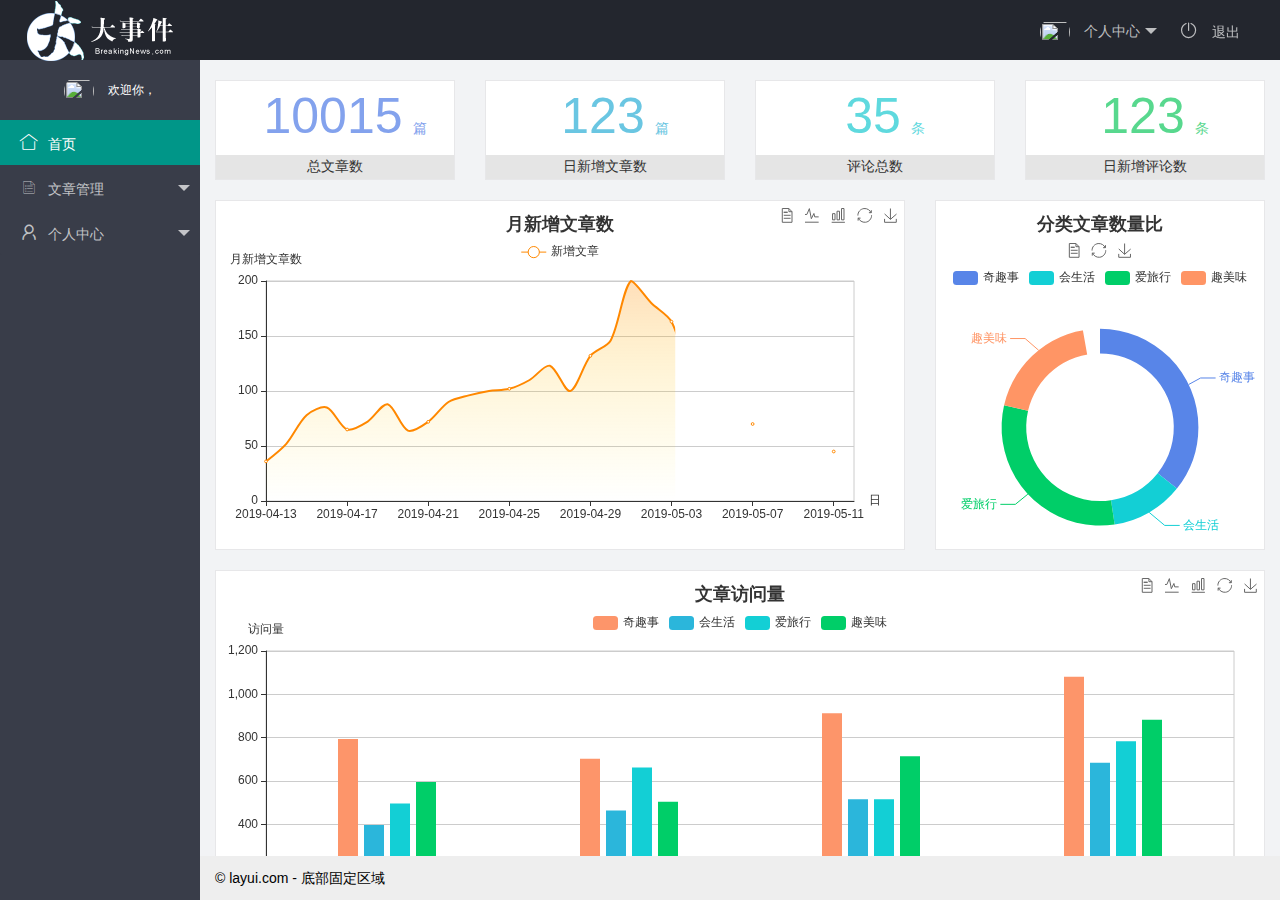
==== index.html @ 9055afa0 "'退出功能完成'" ====
<!DOCTYPE html>
<!-- <script>
    if (localStorage.getItem('token')) {
        location.href = '/login.html'
    }
</script> -->
<html>

<head>
    <meta charset="utf-8">
    <meta name="viewport" content="width=device-width, initial-scale=1, maximum-scale=1">
    <title>layout 后台大布局 - Layui</title>
    <link rel="stylesheet" href="/assets/lib/layui/css/layui.css">
    <link rel="stylesheet" href="/assets/css/index.css">

    <script src='/assets/lib/jquery.js'></script>
    <script src='/assets/js/index.js'></script>
</head>

<body class="layui-layout-body">
    <div class="layui-layout layui-layout-admin">
        <div class="layui-header">
            <div class="layui-logo">
                <img src="/assets/images/logo.png" alt="">
            </div>
            <ul class="layui-nav layui-layout-right">
                <li class="layui-nav-item">
                    <a href="javascript:;">
                        <span class="text-img">L</span>
                        <img src="http://t.cn/RCzsdCq" class="layui-nav-img">
                        个人中心
                    </a>
                    <dl class="layui-nav-child">
                        <dd><a href="">基本资料</a></dd>
                        <dd><a href="">更换头像</a></dd>
                        <dd><a href="">重置密码</a></dd>
                    </dl>
                </li>
                <li class="layui-nav-item">
                    <a href="javascript:;" id='logout'>
                        <i class="layui-icon layui-icon-logout"></i>
                        退出</a></li>
            </ul>
        </div>

        <!-- 左侧导航 -->
        <div class="layui-side layui-bg-black">
            <div class="layui-side-scroll">
                <!-- 用户信息 -->
                <div class="side-nav-username">
                    <span class='text-img'>L</span>
                    <img src="http://t.cn/RCzsdCq" class="layui-nav-img">
                    <span class="welcome">欢迎你，</span>
                </div>
                <!-- 左侧导航区域（可配合layui已有的垂直导航） -->
                <ul class="layui-nav layui-nav-tree" lay-shrink="all" lay-filter="test">
                    <li class="layui-nav-item layui-this"><a href="javascript:;">
                            <i class="layui-icon layui-icon-home"></i>首页</a>
                    </li>
                    <li class="layui-nav-item">
                        <a class="" href="javascript:;"> <i class="layui-icon layui-icon-list"></i>文章管理</a>
                        <dl class="layui-nav-child">
                            <dd><a href="javascript:;" target="fm">列表一</a></dd>
                            <dd><a href="javascript:;">列表二</a></dd>
                            <dd><a href="javascript:;">列表三</a></dd>
                            <dd><a href="">超链接</a></dd>
                        </dl>
                    </li>
                    <li class="layui-nav-item">
                        <a href="javascript:;"><i class="layui-icon layui-icon-username"></i>个人中心</a>
                        <dl class="layui-nav-child">
                            <dd><a href="javascript:;">列表一</a></dd>
                            <dd><a href="javascript:;">列表二</a></dd>
                            <dd><a href="">超链接</a></dd>
                        </dl>
                    </li>


                </ul>
            </div>
        </div>

        <div class="layui-body">
            <!-- 内容主体区域 -->
            <!-- <div style="padding: 15px;">内容主体区域</div> -->
            <iframe src="/home/dashboard.html" frameborder="0" name='fm'></iframe>
        </div>

        <div class="layui-footer">
            <!-- 底部固定区域 -->
            © layui.com - 底部固定区域
        </div>
    </div>
    <script src="/assets/lib/layui/layui.all.js"></script>
    <script>
        //JavaScript代码区域
        layui.use('element', function () {
            var element = layui.element;

        });
    </script>
</body>

</html>
---- assets/lib/layui/css/layui.css ----
/** layui-v2.5.6 MIT License By https://www.layui.com */
 .layui-inline,img{display:inline-block;vertical-align:middle}h1,h2,h3,h4,h5,h6{font-weight:400}.layui-edge,.layui-header,.layui-inline,.layui-main{position:relative}.layui-body,.layui-edge,.layui-elip{overflow:hidden}.layui-btn,.layui-edge,.layui-inline,img{vertical-align:middle}.layui-btn,.layui-disabled,.layui-icon,.layui-unselect{-moz-user-select:none;-webkit-user-select:none;-ms-user-select:none}.layui-elip,.layui-form-checkbox span,.layui-form-pane .layui-form-label{text-overflow:ellipsis;white-space:nowrap}.layui-breadcrumb,.layui-tree-btnGroup{visibility:hidden}blockquote,body,button,dd,div,dl,dt,form,h1,h2,h3,h4,h5,h6,input,li,ol,p,pre,td,textarea,th,ul{margin:0;padding:0;-webkit-tap-highlight-color:rgba(0,0,0,0)}a:active,a:hover{outline:0}img{border:none}li{list-style:none}table{border-collapse:collapse;border-spacing:0}h4,h5,h6{font-size:100%}button,input,optgroup,option,select,textarea{font-family:inherit;font-size:inherit;font-style:inherit;font-weight:inherit;outline:0}pre{white-space:pre-wrap;white-space:-moz-pre-wrap;white-space:-pre-wrap;white-space:-o-pre-wrap;word-wrap:break-word}body{line-height:24px;font:14px Helvetica Neue,Helvetica,PingFang SC,Tahoma,Arial,sans-serif}hr{height:1px;margin:10px 0;border:0;clear:both}a{color:#333;text-decoration:none}a:hover{color:#777}a cite{font-style:normal;*cursor:pointer}.layui-border-box,.layui-border-box *{box-sizing:border-box}.layui-box,.layui-box *{box-sizing:content-box}.layui-clear{clear:both;*zoom:1}.layui-clear:after{content:'\20';clear:both;*zoom:1;display:block;height:0}.layui-inline{*display:inline;*zoom:1}.layui-edge{display:inline-block;width:0;height:0;border-width:6px;border-style:dashed;border-color:transparent}.layui-edge-top{top:-4px;border-bottom-color:#999;border-bottom-style:solid}.layui-edge-right{border-left-color:#999;border-left-style:solid}.layui-edge-bottom{top:2px;border-top-color:#999;border-top-style:solid}.layui-edge-left{border-right-color:#999;border-right-style:solid}.layui-disabled,.layui-disabled:hover{color:#d2d2d2!important;cursor:not-allowed!important}.layui-circle{border-radius:100%}.layui-show{display:block!important}.layui-hide{display:none!important}@font-face{font-family:layui-icon;src:url(../font/iconfont.eot?v=256);src:url(../font/iconfont.eot?v=256#iefix) format('embedded-opentype'),url(../font/iconfont.woff2?v=256) format('woff2'),url(../font/iconfont.woff?v=256) format('woff'),url(../font/iconfont.ttf?v=256) format('truetype'),url(../font/iconfont.svg?v=256#layui-icon) format('svg')}.layui-icon{font-family:layui-icon!important;font-size:16px;font-style:normal;-webkit-font-smoothing:antialiased;-moz-osx-font-smoothing:grayscale}.layui-icon-reply-fill:before{content:"\e611"}.layui-icon-set-fill:before{content:"\e614"}.layui-icon-menu-fill:before{content:"\e60f"}.layui-icon-search:before{content:"\e615"}.layui-icon-share:before{content:"\e641"}.layui-icon-set-sm:before{content:"\e620"}.layui-icon-engine:before{content:"\e628"}.layui-icon-close:before{content:"\1006"}.layui-icon-close-fill:before{content:"\1007"}.layui-icon-chart-screen:before{content:"\e629"}.layui-icon-star:before{content:"\e600"}.layui-icon-circle-dot:before{content:"\e617"}.layui-icon-chat:before{content:"\e606"}.layui-icon-release:before{content:"\e609"}.layui-icon-list:before{content:"\e60a"}.layui-icon-chart:before{content:"\e62c"}.layui-icon-ok-circle:before{content:"\1005"}.layui-icon-layim-theme:before{content:"\e61b"}.layui-icon-table:before{content:"\e62d"}.layui-icon-right:before{content:"\e602"}.layui-icon-left:before{content:"\e603"}.layui-icon-cart-simple:before{content:"\e698"}.layui-icon-face-cry:before{content:"\e69c"}.layui-icon-face-smile:before{content:"\e6af"}.layui-icon-survey:before{content:"\e6b2"}.layui-icon-tree:before{content:"\e62e"}.layui-icon-ie:before{content:"\e7bb"}.layui-icon-upload-circle:before{content:"\e62f"}.layui-icon-add-circle:before{content:"\e61f"}.layui-icon-download-circle:before{content:"\e601"}.layui-icon-templeate-1:before{content:"\e630"}.layui-icon-util:before{content:"\e631"}.layui-icon-face-surprised:before{content:"\e664"}.layui-icon-edit:before{content:"\e642"}.layui-icon-speaker:before{content:"\e645"}.layui-icon-down:before{content:"\e61a"}.layui-icon-file:before{content:"\e621"}.layui-icon-layouts:before{content:"\e632"}.layui-icon-rate-half:before{content:"\e6c9"}.layui-icon-add-circle-fine:before{content:"\e608"}.layui-icon-prev-circle:before{content:"\e633"}.layui-icon-read:before{content:"\e705"}.layui-icon-404:before{content:"\e61c"}.layui-icon-carousel:before{content:"\e634"}.layui-icon-help:before{content:"\e607"}.layui-icon-code-circle:before{content:"\e635"}.layui-icon-windows:before{content:"\e67f"}.layui-icon-water:before{content:"\e636"}.layui-icon-username:before{content:"\e66f"}.layui-icon-find-fill:before{content:"\e670"}.layui-icon-about:before{content:"\e60b"}.layui-icon-location:before{content:"\e715"}.layui-icon-up:before{content:"\e619"}.layui-icon-pause:before{content:"\e651"}.layui-icon-date:before{content:"\e637"}.layui-icon-layim-uploadfile:before{content:"\e61d"}.layui-icon-delete:before{content:"\e640"}.layui-icon-play:before{content:"\e652"}.layui-icon-top:before{content:"\e604"}.layui-icon-firefox:before{content:"\e686"}.layui-icon-friends:before{content:"\e612"}.layui-icon-refresh-3:before{content:"\e9aa"}.layui-icon-ok:before{content:"\e605"}.layui-icon-layer:before{content:"\e638"}.layui-icon-face-smile-fine:before{content:"\e60c"}.layui-icon-dollar:before{content:"\e659"}.layui-icon-group:before{content:"\e613"}.layui-icon-layim-download:before{content:"\e61e"}.layui-icon-picture-fine:before{content:"\e60d"}.layui-icon-link:before{content:"\e64c"}.layui-icon-diamond:before{content:"\e735"}.layui-icon-log:before{content:"\e60e"}.layui-icon-key:before{content:"\e683"}.layui-icon-rate-solid:before{content:"\e67a"}.layui-icon-fonts-del:before{content:"\e64f"}.layui-icon-unlink:before{content:"\e64d"}.layui-icon-fonts-clear:before{content:"\e639"}.layui-icon-triangle-r:before{content:"\e623"}.layui-icon-circle:before{content:"\e63f"}.layui-icon-radio:before{content:"\e643"}.layui-icon-align-center:before{content:"\e647"}.layui-icon-align-right:before{content:"\e648"}.layui-icon-align-left:before{content:"\e649"}.layui-icon-loading-1:before{content:"\e63e"}.layui-icon-return:before{content:"\e65c"}.layui-icon-fonts-strong:before{content:"\e62b"}.layui-icon-upload:before{content:"\e67c"}.layui-icon-dialogue:before{content:"\e63a"}.layui-icon-video:before{content:"\e6ed"}.layui-icon-headset:before{content:"\e6fc"}.layui-icon-cellphone-fine:before{content:"\e63b"}.layui-icon-add-1:before{content:"\e654"}.layui-icon-face-smile-b:before{content:"\e650"}.layui-icon-fonts-html:before{content:"\e64b"}.layui-icon-screen-full:before{content:"\e622"}.layui-icon-form:before{content:"\e63c"}.layui-icon-cart:before{content:"\e657"}.layui-icon-camera-fill:before{content:"\e65d"}.layui-icon-tabs:before{content:"\e62a"}.layui-icon-heart-fill:before{content:"\e68f"}.layui-icon-fonts-code:before{content:"\e64e"}.layui-icon-ios:before{content:"\e680"}.layui-icon-at:before{content:"\e687"}.layui-icon-fire:before{content:"\e756"}.layui-icon-set:before{content:"\e716"}.layui-icon-fonts-u:before{content:"\e646"}.layui-icon-triangle-d:before{content:"\e625"}.layui-icon-tips:before{content:"\e702"}.layui-icon-picture:before{content:"\e64a"}.layui-icon-more-vertical:before{content:"\e671"}.layui-icon-bluetooth:before{content:"\e689"}.layui-icon-flag:before{content:"\e66c"}.layui-icon-loading:before{content:"\e63d"}.layui-icon-fonts-i:before{content:"\e644"}.layui-icon-refresh-1:before{content:"\e666"}.layui-icon-rmb:before{content:"\e65e"}.layui-icon-addition:before{content:"\e624"}.layui-icon-home:before{content:"\e68e"}.layui-icon-time:before{content:"\e68d"}.layui-icon-user:before{content:"\e770"}.layui-icon-notice:before{content:"\e667"}.layui-icon-chrome:before{content:"\e68a"}.layui-icon-edge:before{content:"\e68b"}.layui-icon-login-weibo:before{content:"\e675"}.layui-icon-voice:before{content:"\e688"}.layui-icon-upload-drag:before{content:"\e681"}.layui-icon-login-qq:before{content:"\e676"}.layui-icon-snowflake:before{content:"\e6b1"}.layui-icon-heart:before{content:"\e68c"}.layui-icon-logout:before{content:"\e682"}.layui-icon-file-b:before{content:"\e655"}.layui-icon-template:before{content:"\e663"}.layui-icon-transfer:before{content:"\e691"}.layui-icon-auz:before{content:"\e672"}.layui-icon-console:before{content:"\e665"}.layui-icon-app:before{content:"\e653"}.layui-icon-prev:before{content:"\e65a"}.layui-icon-website:before{content:"\e7ae"}.layui-icon-next:before{content:"\e65b"}.layui-icon-component:before{content:"\e857"}.layui-icon-android:before{content:"\e684"}.layui-icon-more:before{content:"\e65f"}.layui-icon-login-wechat:before{content:"\e677"}.layui-icon-shrink-right:before{content:"\e668"}.layui-icon-spread-left:before{content:"\e66b"}.layui-icon-camera:before{content:"\e660"}.layui-icon-note:before{content:"\e66e"}.layui-icon-refresh:before{content:"\e669"}.layui-icon-female:before{content:"\e661"}.layui-icon-male:before{content:"\e662"}.layui-icon-screen-restore:before{content:"\e758"}.layui-icon-password:before{content:"\e673"}.layui-icon-senior:before{content:"\e674"}.layui-icon-theme:before{content:"\e66a"}.layui-icon-tread:before{content:"\e6c5"}.layui-icon-praise:before{content:"\e6c6"}.layui-icon-star-fill:before{content:"\e658"}.layui-icon-rate:before{content:"\e67b"}.layui-icon-template-1:before{content:"\e656"}.layui-icon-vercode:before{content:"\e679"}.layui-icon-service:before{content:"\e626"}.layui-icon-cellphone:before{content:"\e678"}.layui-icon-print:before{content:"\e66d"}.layui-icon-cols:before{content:"\e610"}.layui-icon-wifi:before{content:"\e7e0"}.layui-icon-export:before{content:"\e67d"}.layui-icon-rss:before{content:"\e808"}.layui-icon-slider:before{content:"\e714"}.layui-icon-email:before{content:"\e618"}.layui-icon-subtraction:before{content:"\e67e"}.layui-icon-mike:before{content:"\e6dc"}.layui-icon-light:before{content:"\e748"}.layui-icon-gift:before{content:"\e627"}.layui-icon-mute:before{content:"\e685"}.layui-icon-reduce-circle:before{content:"\e616"}.layui-icon-music:before{content:"\e690"}.layui-main{width:1140px;margin:0 auto}.layui-header{z-index:1000;height:60px}.layui-header a:hover{transition:all .5s;-webkit-transition:all .5s}.layui-side{position:fixed;left:0;top:0;bottom:0;z-index:999;width:200px;overflow-x:hidden}.layui-side-scroll{position:relative;width:220px;height:100%;overflow-x:hidden}.layui-body{position:absolute;left:200px;right:0;top:0;bottom:0;z-index:998;width:auto;overflow-y:auto;box-sizing:border-box}.layui-layout-body{overflow:hidden}.layui-layout-admin .layui-header{background-color:#23262E}.layui-layout-admin .layui-side{top:60px;width:200px;overflow-x:hidden}.layui-layout-admin .layui-body{position:fixed;top:60px;bottom:44px}.layui-layout-admin .layui-main{width:auto;margin:0 15px}.layui-layout-admin .layui-footer{position:fixed;left:200px;right:0;bottom:0;height:44px;line-height:44px;padding:0 15px;background-color:#eee}.layui-layout-admin .layui-logo{position:absolute;left:0;top:0;width:200px;height:100%;line-height:60px;text-align:center;color:#009688;font-size:16px}.layui-layout-admin .layui-header .layui-nav{background:0 0}.layui-layout-left{position:absolute!important;left:200px;top:0}.layui-layout-right{position:absolute!important;right:0;top:0}.layui-container{position:relative;margin:0 auto;padding:0 15px;box-sizing:border-box}.layui-fluid{position:relative;margin:0 auto;padding:0 15px}.layui-row:after,.layui-row:before{content:'';display:block;clear:both}.layui-col-lg1,.layui-col-lg10,.layui-col-lg11,.layui-col-lg12,.layui-col-lg2,.layui-col-lg3,.layui-col-lg4,.layui-col-lg5,.layui-col-lg6,.layui-col-lg7,.layui-col-lg8,.layui-col-lg9,.layui-col-md1,.layui-col-md10,.layui-col-md11,.layui-col-md12,.layui-col-md2,.layui-col-md3,.layui-col-md4,.layui-col-md5,.layui-col-md6,.layui-col-md7,.layui-col-md8,.layui-col-md9,.layui-col-sm1,.layui-col-sm10,.layui-col-sm11,.layui-col-sm12,.layui-col-sm2,.layui-col-sm3,.layui-col-sm4,.layui-col-sm5,.layui-col-sm6,.layui-col-sm7,.layui-col-sm8,.layui-col-sm9,.layui-col-xs1,.layui-col-xs10,.layui-col-xs11,.layui-col-xs12,.layui-col-xs2,.layui-col-xs3,.layui-col-xs4,.layui-col-xs5,.layui-col-xs6,.layui-col-xs7,.layui-col-xs8,.layui-col-xs9{position:relative;display:block;box-sizing:border-box}.layui-col-xs1,.layui-col-xs10,.layui-col-xs11,.layui-col-xs12,.layui-col-xs2,.layui-col-xs3,.layui-col-xs4,.layui-col-xs5,.layui-col-xs6,.layui-col-xs7,.layui-col-xs8,.layui-col-xs9{float:left}.layui-col-xs1{width:8.33333333%}.layui-col-xs2{width:16.66666667%}.layui-col-xs3{width:25%}.layui-col-xs4{width:33.33333333%}.layui-col-xs5{width:41.66666667%}.layui-col-xs6{width:50%}.layui-col-xs7{width:58.33333333%}.layui-col-xs8{width:66.66666667%}.layui-col-xs9{width:75%}.layui-col-xs10{width:83.33333333%}.layui-col-xs11{width:91.66666667%}.layui-col-xs12{width:100%}.layui-col-xs-offset1{margin-left:8.33333333%}.layui-col-xs-offset2{margin-left:16.66666667%}.layui-col-xs-offset3{margin-left:25%}.layui-col-xs-offset4{margin-left:33.33333333%}.layui-col-xs-offset5{margin-left:41.66666667%}.layui-col-xs-offset6{margin-left:50%}.layui-col-xs-offset7{margin-left:58.33333333%}.layui-col-xs-offset8{margin-left:66.66666667%}.layui-col-xs-offset9{margin-left:75%}.layui-col-xs-offset10{margin-left:83.33333333%}.layui-col-xs-offset11{margin-left:91.66666667%}.layui-col-xs-offset12{margin-left:100%}@media screen and (max-width:768px){.layui-hide-xs{display:none!important}.layui-show-xs-block{display:block!important}.layui-show-xs-inline{display:inline!important}.layui-show-xs-inline-block{display:inline-block!important}}@media screen and (min-width:768px){.layui-container{width:750px}.layui-hide-sm{display:none!important}.layui-show-sm-block{display:block!important}.layui-show-sm-inline{display:inline!important}.layui-show-sm-inline-block{display:inline-block!important}.layui-col-sm1,.layui-col-sm10,.layui-col-sm11,.layui-col-sm12,.layui-col-sm2,.layui-col-sm3,.layui-col-sm4,.layui-col-sm5,.layui-col-sm6,.layui-col-sm7,.layui-col-sm8,.layui-col-sm9{float:left}.layui-col-sm1{width:8.33333333%}.layui-col-sm2{width:16.66666667%}.layui-col-sm3{width:25%}.layui-col-sm4{width:33.33333333%}.layui-col-sm5{width:41.66666667%}.layui-col-sm6{width:50%}.layui-col-sm7{width:58.33333333%}.layui-col-sm8{width:66.66666667%}.layui-col-sm9{width:75%}.layui-col-sm10{width:83.33333333%}.layui-col-sm11{width:91.66666667%}.layui-col-sm12{width:100%}.layui-col-sm-offset1{margin-left:8.33333333%}.layui-col-sm-offset2{margin-left:16.66666667%}.layui-col-sm-offset3{margin-left:25%}.layui-col-sm-offset4{margin-left:33.33333333%}.layui-col-sm-offset5{margin-left:41.66666667%}.layui-col-sm-offset6{margin-left:50%}.layui-col-sm-offset7{margin-left:58.33333333%}.layui-col-sm-offset8{margin-left:66.66666667%}.layui-col-sm-offset9{margin-left:75%}.layui-col-sm-offset10{margin-left:83.33333333%}.layui-col-sm-offset11{margin-left:91.66666667%}.layui-col-sm-offset12{margin-left:100%}}@media screen and (min-width:992px){.layui-container{width:970px}.layui-hide-md{display:none!important}.layui-show-md-block{display:block!important}.layui-show-md-inline{display:inline!important}.layui-show-md-inline-block{display:inline-block!important}.layui-col-md1,.layui-col-md10,.layui-col-md11,.layui-col-md12,.layui-col-md2,.layui-col-md3,.layui-col-md4,.layui-col-md5,.layui-col-md6,.layui-col-md7,.layui-col-md8,.layui-col-md9{float:left}.layui-col-md1{width:8.33333333%}.layui-col-md2{width:16.66666667%}.layui-col-md3{width:25%}.layui-col-md4{width:33.33333333%}.layui-col-md5{width:41.66666667%}.layui-col-md6{width:50%}.layui-col-md7{width:58.33333333%}.layui-col-md8{width:66.66666667%}.layui-col-md9{width:75%}.layui-col-md10{width:83.33333333%}.layui-col-md11{width:91.66666667%}.layui-col-md12{width:100%}.layui-col-md-offset1{margin-left:8.33333333%}.layui-col-md-offset2{margin-left:16.66666667%}.layui-col-md-offset3{margin-left:25%}.layui-col-md-offset4{margin-left:33.33333333%}.layui-col-md-offset5{margin-left:41.66666667%}.layui-col-md-offset6{margin-left:50%}.layui-col-md-offset7{margin-left:58.33333333%}.layui-col-md-offset8{margin-left:66.66666667%}.layui-col-md-offset9{margin-left:75%}.layui-col-md-offset10{margin-left:83.33333333%}.layui-col-md-offset11{margin-left:91.66666667%}.layui-col-md-offset12{margin-left:100%}}@media screen and (min-width:1200px){.layui-container{width:1170px}.layui-hide-lg{display:none!important}.layui-show-lg-block{display:block!important}.layui-show-lg-inline{display:inline!important}.layui-show-lg-inline-block{display:inline-block!important}.layui-col-lg1,.layui-col-lg10,.layui-col-lg11,.layui-col-lg12,.layui-col-lg2,.layui-col-lg3,.layui-col-lg4,.layui-col-lg5,.layui-col-lg6,.layui-col-lg7,.layui-col-lg8,.layui-col-lg9{float:left}.layui-col-lg1{width:8.33333333%}.layui-col-lg2{width:16.66666667%}.layui-col-lg3{width:25%}.layui-col-lg4{width:33.33333333%}.layui-col-lg5{width:41.66666667%}.layui-col-lg6{width:50%}.layui-col-lg7{width:58.33333333%}.layui-col-lg8{width:66.66666667%}.layui-col-lg9{width:75%}.layui-col-lg10{width:83.33333333%}.layui-col-lg11{width:91.66666667%}.layui-col-lg12{width:100%}.layui-col-lg-offset1{margin-left:8.33333333%}.layui-col-lg-offset2{margin-left:16.66666667%}.layui-col-lg-offset3{margin-left:25%}.layui-col-lg-offset4{margin-left:33.33333333%}.layui-col-lg-offset5{margin-left:41.66666667%}.layui-col-lg-offset6{margin-left:50%}.layui-col-lg-offset7{margin-left:58.33333333%}.layui-col-lg-offset8{margin-left:66.66666667%}.layui-col-lg-offset9{margin-left:75%}.layui-col-lg-offset10{margin-left:83.33333333%}.layui-col-lg-offset11{margin-left:91.66666667%}.layui-col-lg-offset12{margin-left:100%}}.layui-col-space1{margin:-.5px}.layui-col-space1>*{padding:.5px}.layui-col-space2{margin:-1px}.layui-col-space2>*{padding:1px}.layui-col-space4{margin:-2px}.layui-col-space4>*{padding:2px}.layui-col-space5{margin:-2.5px}.layui-col-space5>*{padding:2.5px}.layui-col-space6{margin:-3px}.layui-col-space6>*{padding:3px}.layui-col-space8{margin:-4px}.layui-col-space8>*{padding:4px}.layui-col-space10{margin:-5px}.layui-col-space10>*{padding:5px}.layui-col-space12{margin:-6px}.layui-col-space12>*{padding:6px}.layui-col-space14{margin:-7px}.layui-col-space14>*{padding:7px}.layui-col-space15{margin:-7.5px}.layui-col-space15>*{padding:7.5px}.layui-col-space16{margin:-8px}.layui-col-space16>*{padding:8px}.layui-col-space18{margin:-9px}.layui-col-space18>*{padding:9px}.layui-col-space20{margin:-10px}.layui-col-space20>*{padding:10px}.layui-col-space22{margin:-11px}.layui-col-space22>*{padding:11px}.layui-col-space24{margin:-12px}.layui-col-space24>*{padding:12px}.layui-col-space25{margin:-12.5px}.layui-col-space25>*{padding:12.5px}.layui-col-space26{margin:-13px}.layui-col-space26>*{padding:13px}.layui-col-space28{margin:-14px}.layui-col-space28>*{padding:14px}.layui-col-space30{margin:-15px}.layui-col-space30>*{padding:15px}.layui-btn,.layui-input,.layui-select,.layui-textarea,.layui-upload-button{outline:0;-webkit-appearance:none;transition:all .3s;-webkit-transition:all .3s;box-sizing:border-box}.layui-elem-quote{margin-bottom:10px;padding:15px;line-height:22px;border-left:5px solid #009688;border-radius:0 2px 2px 0;background-color:#f2f2f2}.layui-quote-nm{border-style:solid;border-width:1px 1px 1px 5px;background:0 0}.layui-elem-field{margin-bottom:10px;padding:0;border-width:1px;border-style:solid}.layui-elem-field legend{margin-left:20px;padding:0 10px;font-size:20px;font-weight:300}.layui-field-title{margin:10px 0 20px;border-width:1px 0 0}.layui-field-box{padding:10px 15px}.layui-field-title .layui-field-box{padding:10px 0}.layui-progress{position:relative;height:6px;border-radius:20px;background-color:#e2e2e2}.layui-progress-bar{position:absolute;left:0;top:0;width:0;max-width:100%;height:6px;border-radius:20px;text-align:right;background-color:#5FB878;transition:all .3s;-webkit-transition:all .3s}.layui-progress-big,.layui-progress-big .layui-progress-bar{height:18px;line-height:18px}.layui-progress-text{position:relative;top:-20px;line-height:18px;font-size:12px;color:#666}.layui-progress-big .layui-progress-text{position:static;padding:0 10px;color:#fff}.layui-collapse{border-width:1px;border-style:solid;border-radius:2px}.layui-colla-content,.layui-colla-item{border-top-width:1px;border-top-style:solid}.layui-colla-item:first-child{border-top:none}.layui-colla-title{position:relative;height:42px;line-height:42px;padding:0 15px 0 35px;color:#333;background-color:#f2f2f2;cursor:pointer;font-size:14px;overflow:hidden}.layui-colla-content{display:none;padding:10px 15px;line-height:22px;color:#666}.layui-colla-icon{position:absolute;left:15px;top:0;font-size:14px}.layui-card{margin-bottom:15px;border-radius:2px;background-color:#fff;box-shadow:0 1px 2px 0 rgba(0,0,0,.05)}.layui-card:last-child{margin-bottom:0}.layui-card-header{position:relative;height:42px;line-height:42px;padding:0 15px;border-bottom:1px solid #f6f6f6;color:#333;border-radius:2px 2px 0 0;font-size:14px}.layui-bg-black,.layui-bg-blue,.layui-bg-cyan,.layui-bg-green,.layui-bg-orange,.layui-bg-red{color:#fff!important}.layui-card-body{position:relative;padding:10px 15px;line-height:24px}.layui-card-body[pad15]{padding:15px}.layui-card-body[pad20]{padding:20px}.layui-card-body .layui-table{margin:5px 0}.layui-card .layui-tab{margin:0}.layui-panel-window{position:relative;padding:15px;border-radius:0;border-top:5px solid #E6E6E6;background-color:#fff}.layui-auxiliar-moving{position:fixed;left:0;right:0;top:0;bottom:0;width:100%;height:100%;background:0 0;z-index:9999999999}.layui-form-label,.layui-form-mid,.layui-form-select,.layui-input-block,.layui-input-inline,.layui-textarea{position:relative}.layui-bg-red{background-color:#FF5722!important}.layui-bg-orange{background-color:#FFB800!important}.layui-bg-green{background-color:#009688!important}.layui-bg-cyan{background-color:#2F4056!important}.layui-bg-blue{background-color:#1E9FFF!important}.layui-bg-black{background-color:#393D49!important}.layui-bg-gray{background-color:#eee!important;color:#666!important}.layui-badge-rim,.layui-colla-content,.layui-colla-item,.layui-collapse,.layui-elem-field,.layui-form-pane .layui-form-item[pane],.layui-form-pane .layui-form-label,.layui-input,.layui-layedit,.layui-layedit-tool,.layui-quote-nm,.layui-select,.layui-tab-bar,.layui-tab-card,.layui-tab-title,.layui-tab-title .layui-this:after,.layui-textarea{border-color:#e6e6e6}.layui-timeline-item:before,hr{background-color:#e6e6e6}.layui-text{line-height:22px;font-size:14px;color:#666}.layui-text h1,.layui-text h2,.layui-text h3{font-weight:500;color:#333}.layui-text h1{font-size:30px}.layui-text h2{font-size:24px}.layui-text h3{font-size:18px}.layui-text a:not(.layui-btn){color:#01AAED}.layui-text a:not(.layui-btn):hover{text-decoration:underline}.layui-text ul{padding:5px 0 5px 15px}.layui-text ul li{margin-top:5px;list-style-type:disc}.layui-text em,.layui-word-aux{color:#999!important;padding:0 5px!important}.layui-btn{display:inline-block;height:38px;line-height:38px;padding:0 18px;background-color:#009688;color:#fff;white-space:nowrap;text-align:center;font-size:14px;border:none;border-radius:2px;cursor:pointer}.layui-btn:hover{opacity:.8;filter:alpha(opacity=80);color:#fff}.layui-btn:active{opacity:1;filter:alpha(opacity=100)}.layui-btn+.layui-btn{margin-left:10px}.layui-btn-container{font-size:0}.layui-btn-container .layui-btn{margin-right:10px;margin-bottom:10px}.layui-btn-container .layui-btn+.layui-btn{margin-left:0}.layui-table .layui-btn-container .layui-btn{margin-bottom:9px}.layui-btn-radius{border-radius:100px}.layui-btn .layui-icon{margin-right:3px;font-size:18px;vertical-align:bottom;vertical-align:middle\9}.layui-btn-primary{border:1px solid #C9C9C9;background-color:#fff;color:#555}.layui-btn-primary:hover{border-color:#009688;color:#333}.layui-btn-normal{background-color:#1E9FFF}.layui-btn-warm{background-color:#FFB800}.layui-btn-danger{background-color:#FF5722}.layui-btn-checked{background-color:#5FB878}.layui-btn-disabled,.layui-btn-disabled:active,.layui-btn-disabled:hover{border:1px solid #e6e6e6;background-color:#FBFBFB;color:#C9C9C9;cursor:not-allowed;opacity:1}.layui-btn-lg{height:44px;line-height:44px;padding:0 25px;font-size:16px}.layui-btn-sm{height:30px;line-height:30px;padding:0 10px;font-size:12px}.layui-btn-sm i{font-size:16px!important}.layui-btn-xs{height:22px;line-height:22px;padding:0 5px;font-size:12px}.layui-btn-xs i{font-size:14px!important}.layui-btn-group{display:inline-block;vertical-align:middle;font-size:0}.layui-btn-group .layui-btn{margin-left:0!important;margin-right:0!important;border-left:1px solid rgba(255,255,255,.5);border-radius:0}.layui-btn-group .layui-btn-primary{border-left:none}.layui-btn-group .layui-btn-primary:hover{border-color:#C9C9C9;color:#009688}.layui-btn-group .layui-btn:first-child{border-left:none;border-radius:2px 0 0 2px}.layui-btn-group .layui-btn-primary:first-child{border-left:1px solid #c9c9c9}.layui-btn-group .layui-btn:last-child{border-radius:0 2px 2px 0}.layui-btn-group .layui-btn+.layui-btn{margin-left:0}.layui-btn-group+.layui-btn-group{margin-left:10px}.layui-btn-fluid{width:100%}.layui-input,.layui-select,.layui-textarea{height:38px;line-height:1.3;line-height:38px\9;border-width:1px;border-style:solid;background-color:#fff;border-radius:2px}.layui-input::-webkit-input-placeholder,.layui-select::-webkit-input-placeholder,.layui-textarea::-webkit-input-placeholder{line-height:1.3}.layui-input,.layui-textarea{display:block;width:100%;padding-left:10px}.layui-input:hover,.layui-textarea:hover{border-color:#D2D2D2!important}.layui-input:focus,.layui-textarea:focus{border-color:#C9C9C9!important}.layui-textarea{min-height:100px;height:auto;line-height:20px;padding:6px 10px;resize:vertical}.layui-select{padding:0 10px}.layui-form input[type=checkbox],.layui-form input[type=radio],.layui-form select{display:none}.layui-form [lay-ignore]{display:initial}.layui-form-item{margin-bottom:15px;clear:both;*zoom:1}.layui-form-item:after{content:'\20';clear:both;*zoom:1;display:block;height:0}.layui-form-label{float:left;display:block;padding:9px 15px;width:80px;font-weight:400;line-height:20px;text-align:right}.layui-form-label-col{display:block;float:none;padding:9px 0;line-height:20px;text-align:left}.layui-form-item .layui-inline{margin-bottom:5px;margin-right:10px}.layui-input-block{margin-left:110px;min-height:36px}.layui-input-inline{display:inline-block;vertical-align:middle}.layui-form-item .layui-input-inline{float:left;width:190px;margin-right:10px}.layui-form-text .layui-input-inline{width:auto}.layui-form-mid{float:left;display:block;padding:9px 0!important;line-height:20px;margin-right:10px}.layui-form-danger+.layui-form-select .layui-input,.layui-form-danger:focus{border-color:#FF5722!important}.layui-form-select .layui-input{padding-right:30px;cursor:pointer}.layui-form-select .layui-edge{position:absolute;right:10px;top:50%;margin-top:-3px;cursor:pointer;border-width:6px;border-top-color:#c2c2c2;border-top-style:solid;transition:all .3s;-webkit-transition:all .3s}.layui-form-select dl{display:none;position:absolute;left:0;top:42px;padding:5px 0;z-index:899;min-width:100%;border:1px solid #d2d2d2;max-height:300px;overflow-y:auto;background-color:#fff;border-radius:2px;box-shadow:0 2px 4px rgba(0,0,0,.12);box-sizing:border-box}.layui-form-select dl dd,.layui-form-select dl dt{padding:0 10px;line-height:36px;white-space:nowrap;overflow:hidden;text-overflow:ellipsis}.layui-form-select dl dt{font-size:12px;color:#999}.layui-form-select dl dd{cursor:pointer}.layui-form-select dl dd:hover{background-color:#f2f2f2;-webkit-transition:.5s all;transition:.5s all}.layui-form-select .layui-select-group dd{padding-left:20px}.layui-form-select dl dd.layui-select-tips{padding-left:10px!important;color:#999}.layui-form-select dl dd.layui-this{background-color:#5FB878;color:#fff}.layui-form-checkbox,.layui-form-select dl dd.layui-disabled{background-color:#fff}.layui-form-selected dl{display:block}.layui-form-checkbox,.layui-form-checkbox *,.layui-form-switch{display:inline-block;vertical-align:middle}.layui-form-selected .layui-edge{margin-top:-9px;-webkit-transform:rotate(180deg);transform:rotate(180deg);margin-top:-3px\9}:root .layui-form-selected .layui-edge{margin-top:-9px\0/IE9}.layui-form-selectup dl{top:auto;bottom:42px}.layui-select-none{margin:5px 0;text-align:center;color:#999}.layui-select-disabled .layui-disabled{border-color:#eee!important}.layui-select-disabled .layui-edge{border-top-color:#d2d2d2}.layui-form-checkbox{position:relative;height:30px;line-height:30px;margin-right:10px;padding-right:30px;cursor:pointer;font-size:0;-webkit-transition:.1s linear;transition:.1s linear;box-sizing:border-box}.layui-form-checkbox span{padding:0 10px;height:100%;font-size:14px;border-radius:2px 0 0 2px;background-color:#d2d2d2;color:#fff;overflow:hidden}.layui-form-checkbox:hover span{background-color:#c2c2c2}.layui-form-checkbox i{position:absolute;right:0;top:0;width:30px;height:28px;border:1px solid #d2d2d2;border-left:none;border-radius:0 2px 2px 0;color:#fff;font-size:20px;text-align:center}.layui-form-checkbox:hover i{border-color:#c2c2c2;color:#c2c2c2}.layui-form-checked,.layui-form-checked:hover{border-color:#5FB878}.layui-form-checked span,.layui-form-checked:hover span{background-color:#5FB878}.layui-form-checked i,.layui-form-checked:hover i{color:#5FB878}.layui-form-item .layui-form-checkbox{margin-top:4px}.layui-form-checkbox[lay-skin=primary]{height:auto!important;line-height:normal!important;min-width:18px;min-height:18px;border:none!important;margin-right:0;padding-left:28px;padding-right:0;background:0 0}.layui-form-checkbox[lay-skin=primary] span{padding-left:0;padding-right:15px;line-height:18px;background:0 0;color:#666}.layui-form-checkbox[lay-skin=primary] i{right:auto;left:0;width:16px;height:16px;line-height:16px;border:1px solid #d2d2d2;font-size:12px;border-radius:2px;background-color:#fff;-webkit-transition:.1s linear;transition:.1s linear}.layui-form-checkbox[lay-skin=primary]:hover i{border-color:#5FB878;color:#fff}.layui-form-checked[lay-skin=primary] i{border-color:#5FB878!important;background-color:#5FB878;color:#fff}.layui-checkbox-disbaled[lay-skin=primary] span{background:0 0!important;color:#c2c2c2}.layui-checkbox-disbaled[lay-skin=primary]:hover i{border-color:#d2d2d2}.layui-form-item .layui-form-checkbox[lay-skin=primary]{margin-top:10px}.layui-form-switch{position:relative;height:22px;line-height:22px;min-width:35px;padding:0 5px;margin-top:8px;border:1px solid #d2d2d2;border-radius:20px;cursor:pointer;background-color:#fff;-webkit-transition:.1s linear;transition:.1s linear}.layui-form-switch i{position:absolute;left:5px;top:3px;width:16px;height:16px;border-radius:20px;background-color:#d2d2d2;-webkit-transition:.1s linear;transition:.1s linear}.layui-form-switch em{position:relative;top:0;width:25px;margin-left:21px;padding:0!important;text-align:center!important;color:#999!important;font-style:normal!important;font-size:12px}.layui-form-onswitch{border-color:#5FB878;background-color:#5FB878}.layui-checkbox-disbaled,.layui-checkbox-disbaled i{border-color:#e2e2e2!important}.layui-form-onswitch i{left:100%;margin-left:-21px;background-color:#fff}.layui-form-onswitch em{margin-left:5px;margin-right:21px;color:#fff!important}.layui-checkbox-disbaled span{background-color:#e2e2e2!important}.layui-checkbox-disbaled:hover i{color:#fff!important}[lay-radio]{display:none}.layui-form-radio,.layui-form-radio *{display:inline-block;vertical-align:middle}.layui-form-radio{line-height:28px;margin:6px 10px 0 0;padding-right:10px;cursor:pointer;font-size:0}.layui-form-radio *{font-size:14px}.layui-form-radio>i{margin-right:8px;font-size:22px;color:#c2c2c2}.layui-form-radio>i:hover,.layui-form-radioed>i{color:#5FB878}.layui-radio-disbaled>i{color:#e2e2e2!important}.layui-form-pane .layui-form-label{width:110px;padding:8px 15px;height:38px;line-height:20px;border-width:1px;border-style:solid;border-radius:2px 0 0 2px;text-align:center;background-color:#FBFBFB;overflow:hidden;box-sizing:border-box}.layui-form-pane .layui-input-inline{margin-left:-1px}.layui-form-pane .layui-input-block{margin-left:110px;left:-1px}.layui-form-pane .layui-input{border-radius:0 2px 2px 0}.layui-form-pane .layui-form-text .layui-form-label{float:none;width:100%;border-radius:2px;box-sizing:border-box;text-align:left}.layui-form-pane .layui-form-text .layui-input-inline{display:block;margin:0;top:-1px;clear:both}.layui-form-pane .layui-form-text .layui-input-block{margin:0;left:0;top:-1px}.layui-form-pane .layui-form-text .layui-textarea{min-height:100px;border-radius:0 0 2px 2px}.layui-form-pane .layui-form-checkbox{margin:4px 0 4px 10px}.layui-form-pane .layui-form-radio,.layui-form-pane .layui-form-switch{margin-top:6px;margin-left:10px}.layui-form-pane .layui-form-item[pane]{position:relative;border-width:1px;border-style:solid}.layui-form-pane .layui-form-item[pane] .layui-form-label{position:absolute;left:0;top:0;height:100%;border-width:0 1px 0 0}.layui-form-pane .layui-form-item[pane] .layui-input-inline{margin-left:110px}@media screen and (max-width:450px){.layui-form-item .layui-form-label{text-overflow:ellipsis;overflow:hidden;white-space:nowrap}.layui-form-item .layui-inline{display:block;margin-right:0;margin-bottom:20px;clear:both}.layui-form-item .layui-inline:after{content:'\20';clear:both;display:block;height:0}.layui-form-item .layui-input-inline{display:block;float:none;left:-3px;width:auto;margin:0 0 10px 112px}.layui-form-item .layui-input-inline+.layui-form-mid{margin-left:110px;top:-5px;padding:0}.layui-form-item .layui-form-checkbox{margin-right:5px;margin-bottom:5px}}.layui-layedit{border-width:1px;border-style:solid;border-radius:2px}.layui-layedit-tool{padding:3px 5px;border-bottom-width:1px;border-bottom-style:solid;font-size:0}.layedit-tool-fixed{position:fixed;top:0;border-top:1px solid #e2e2e2}.layui-layedit-tool .layedit-tool-mid,.layui-layedit-tool .layui-icon{display:inline-block;vertical-align:middle;text-align:center;font-size:14px}.layui-layedit-tool .layui-icon{position:relative;width:32px;height:30px;line-height:30px;margin:3px 5px;color:#777;cursor:pointer;border-radius:2px}.layui-layedit-tool .layui-icon:hover{color:#393D49}.layui-layedit-tool .layui-icon:active{color:#000}.layui-layedit-tool .layedit-tool-active{background-color:#e2e2e2;color:#000}.layui-layedit-tool .layui-disabled,.layui-layedit-tool .layui-disabled:hover{color:#d2d2d2;cursor:not-allowed}.layui-layedit-tool .layedit-tool-mid{width:1px;height:18px;margin:0 10px;background-color:#d2d2d2}.layedit-tool-html{width:50px!important;font-size:30px!important}.layedit-tool-b,.layedit-tool-code,.layedit-tool-help{font-size:16px!important}.layedit-tool-d,.layedit-tool-face,.layedit-tool-image,.layedit-tool-unlink{font-size:18px!important}.layedit-tool-image input{position:absolute;font-size:0;left:0;top:0;width:100%;height:100%;opacity:.01;filter:Alpha(opacity=1);cursor:pointer}.layui-layedit-iframe iframe{display:block;width:100%}#LAY_layedit_code{overflow:hidden}.layui-laypage{display:inline-block;*display:inline;*zoom:1;vertical-align:middle;margin:10px 0;font-size:0}.layui-laypage>a:first-child,.layui-laypage>a:first-child em{border-radius:2px 0 0 2px}.layui-laypage>a:last-child,.layui-laypage>a:last-child em{border-radius:0 2px 2px 0}.layui-laypage>:first-child{margin-left:0!important}.layui-laypage>:last-child{margin-right:0!important}.layui-laypage a,.layui-laypage button,.layui-laypage input,.layui-laypage select,.layui-laypage span{border:1px solid #e2e2e2}.layui-laypage a,.layui-laypage span{display:inline-block;*display:inline;*zoom:1;vertical-align:middle;padding:0 15px;height:28px;line-height:28px;margin:0 -1px 5px 0;background-color:#fff;color:#333;font-size:12px}.layui-flow-more a *,.layui-laypage input,.layui-table-view select[lay-ignore]{display:inline-block}.layui-laypage a:hover{color:#009688}.layui-laypage em{font-style:normal}.layui-laypage .layui-laypage-spr{color:#999;font-weight:700}.layui-laypage a{text-decoration:none}.layui-laypage .layui-laypage-curr{position:relative}.layui-laypage .layui-laypage-curr em{position:relative;color:#fff}.layui-laypage .layui-laypage-curr .layui-laypage-em{position:absolute;left:-1px;top:-1px;padding:1px;width:100%;height:100%;background-color:#009688}.layui-laypage-em{border-radius:2px}.layui-laypage-next em,.layui-laypage-prev em{font-family:Sim sun;font-size:16px}.layui-laypage .layui-laypage-count,.layui-laypage .layui-laypage-limits,.layui-laypage .layui-laypage-refresh,.layui-laypage .layui-laypage-skip{margin-left:10px;margin-right:10px;padding:0;border:none}.layui-laypage .layui-laypage-limits,.layui-laypage .layui-laypage-refresh{vertical-align:top}.layui-laypage .layui-laypage-refresh i{font-size:18px;cursor:pointer}.layui-laypage select{height:22px;padding:3px;border-radius:2px;cursor:pointer}.layui-laypage .layui-laypage-skip{height:30px;line-height:30px;color:#999}.layui-laypage button,.layui-laypage input{height:30px;line-height:30px;border-radius:2px;vertical-align:top;background-color:#fff;box-sizing:border-box}.layui-laypage input{width:40px;margin:0 10px;padding:0 3px;text-align:center}.layui-laypage input:focus,.layui-laypage select:focus{border-color:#009688!important}.layui-laypage button{margin-left:10px;padding:0 10px;cursor:pointer}.layui-table,.layui-table-view{margin:10px 0}.layui-flow-more{margin:10px 0;text-align:center;color:#999;font-size:14px}.layui-flow-more a{height:32px;line-height:32px}.layui-flow-more a *{vertical-align:top}.layui-flow-more a cite{padding:0 20px;border-radius:3px;background-color:#eee;color:#333;font-style:normal}.layui-flow-more a cite:hover{opacity:.8}.layui-flow-more a i{font-size:30px;color:#737383}.layui-table{width:100%;background-color:#fff;color:#666}.layui-table tr{transition:all .3s;-webkit-transition:all .3s}.layui-table th{text-align:left;font-weight:400}.layui-table tbody tr:hover,.layui-table thead tr,.layui-table-click,.layui-table-header,.layui-table-hover,.layui-table-mend,.layui-table-patch,.layui-table-tool,.layui-table-total,.layui-table-total tr,.layui-table[lay-even] tr:nth-child(even){background-color:#f2f2f2}.layui-table td,.layui-table th,.layui-table-col-set,.layui-table-fixed-r,.layui-table-grid-down,.layui-table-header,.layui-table-page,.layui-table-tips-main,.layui-table-tool,.layui-table-total,.layui-table-view,.layui-table[lay-skin=line],.layui-table[lay-skin=row]{border-width:1px;border-style:solid;border-color:#e6e6e6}.layui-table td,.layui-table th{position:relative;padding:9px 15px;min-height:20px;line-height:20px;font-size:14px}.layui-table[lay-skin=line] td,.layui-table[lay-skin=line] th{border-width:0 0 1px}.layui-table[lay-skin=row] td,.layui-table[lay-skin=row] th{border-width:0 1px 0 0}.layui-table[lay-skin=nob] td,.layui-table[lay-skin=nob] th{border:none}.layui-table img{max-width:100px}.layui-table[lay-size=lg] td,.layui-table[lay-size=lg] th{padding:15px 30px}.layui-table-view .layui-table[lay-size=lg] .layui-table-cell{height:40px;line-height:40px}.layui-table[lay-size=sm] td,.layui-table[lay-size=sm] th{font-size:12px;padding:5px 10px}.layui-table-view .layui-table[lay-size=sm] .layui-table-cell{height:20px;line-height:20px}.layui-table[lay-data]{display:none}.layui-table-box{position:relative;overflow:hidden}.layui-table-view .layui-table{position:relative;width:auto;margin:0}.layui-table-view .layui-table[lay-skin=line]{border-width:0 1px 0 0}.layui-table-view .layui-table[lay-skin=row]{border-width:0 0 1px}.layui-table-view .layui-table td,.layui-table-view .layui-table th{padding:5px 0;border-top:none;border-left:none}.layui-table-view .layui-table th.layui-unselect .layui-table-cell span{cursor:pointer}.layui-table-view .layui-table td{cursor:default}.layui-table-view .layui-table td[data-edit=text]{cursor:text}.layui-table-view .layui-form-checkbox[lay-skin=primary] i{width:18px;height:18px}.layui-table-view .layui-form-radio{line-height:0;padding:0}.layui-table-view .layui-form-radio>i{margin:0;font-size:20px}.layui-table-init{position:absolute;left:0;top:0;width:100%;height:100%;text-align:center;z-index:110}.layui-table-init .layui-icon{position:absolute;left:50%;top:50%;margin:-15px 0 0 -15px;font-size:30px;color:#c2c2c2}.layui-table-header{border-width:0 0 1px;overflow:hidden}.layui-table-header .layui-table{margin-bottom:-1px}.layui-table-tool .layui-inline[lay-event]{position:relative;width:26px;height:26px;padding:5px;line-height:16px;margin-right:10px;text-align:center;color:#333;border:1px solid #ccc;cursor:pointer;-webkit-transition:.5s all;transition:.5s all}.layui-table-tool .layui-inline[lay-event]:hover{border:1px solid #999}.layui-table-tool-temp{padding-right:120px}.layui-table-tool-self{position:absolute;right:17px;top:10px}.layui-table-tool .layui-table-tool-self .layui-inline[lay-event]{margin:0 0 0 10px}.layui-table-tool-panel{position:absolute;top:29px;left:-1px;padding:5px 0;min-width:150px;min-height:40px;border:1px solid #d2d2d2;text-align:left;overflow-y:auto;background-color:#fff;box-shadow:0 2px 4px rgba(0,0,0,.12)}.layui-table-cell,.layui-table-tool-panel li{overflow:hidden;text-overflow:ellipsis;white-space:nowrap}.layui-table-tool-panel li{padding:0 10px;line-height:30px;-webkit-transition:.5s all;transition:.5s all}.layui-table-tool-panel li .layui-form-checkbox[lay-skin=primary]{width:100%;padding-left:28px}.layui-table-tool-panel li:hover{background-color:#f2f2f2}.layui-table-tool-panel li .layui-form-checkbox[lay-skin=primary] i{position:absolute;left:0;top:0}.layui-table-tool-panel li .layui-form-checkbox[lay-skin=primary] span{padding:0}.layui-table-tool .layui-table-tool-self .layui-table-tool-panel{left:auto;right:-1px}.layui-table-col-set{position:absolute;right:0;top:0;width:20px;height:100%;border-width:0 0 0 1px;background-color:#fff}.layui-table-sort{width:10px;height:20px;margin-left:5px;cursor:pointer!important}.layui-table-sort .layui-edge{position:absolute;left:5px;border-width:5px}.layui-table-sort .layui-table-sort-asc{top:3px;border-top:none;border-bottom-style:solid;border-bottom-color:#b2b2b2}.layui-table-sort .layui-table-sort-asc:hover{border-bottom-color:#666}.layui-table-sort .layui-table-sort-desc{bottom:5px;border-bottom:none;border-top-style:solid;border-top-color:#b2b2b2}.layui-table-sort .layui-table-sort-desc:hover{border-top-color:#666}.layui-table-sort[lay-sort=asc] .layui-table-sort-asc{border-bottom-color:#000}.layui-table-sort[lay-sort=desc] .layui-table-sort-desc{border-top-color:#000}.layui-table-cell{height:28px;line-height:28px;padding:0 15px;position:relative;box-sizing:border-box}.layui-table-cell .layui-form-checkbox[lay-skin=primary]{top:-1px;padding:0}.layui-table-cell .layui-table-link{color:#01AAED}.laytable-cell-checkbox,.laytable-cell-numbers,.laytable-cell-radio,.laytable-cell-space{padding:0;text-align:center}.layui-table-body{position:relative;overflow:auto;margin-right:-1px;margin-bottom:-1px}.layui-table-body .layui-none{line-height:26px;padding:15px;text-align:center;color:#999}.layui-table-fixed{position:absolute;left:0;top:0;z-index:101}.layui-table-fixed .layui-table-body{overflow:hidden}.layui-table-fixed-l{box-shadow:0 -1px 8px rgba(0,0,0,.08)}.layui-table-fixed-r{left:auto;right:-1px;border-width:0 0 0 1px;box-shadow:-1px 0 8px rgba(0,0,0,.08)}.layui-table-fixed-r .layui-table-header{position:relative;overflow:visible}.layui-table-mend{position:absolute;right:-49px;top:0;height:100%;width:50px}.layui-table-tool{position:relative;z-index:890;width:100%;min-height:50px;line-height:30px;padding:10px 15px;border-width:0 0 1px}.layui-table-tool .layui-btn-container{margin-bottom:-10px}.layui-table-page,.layui-table-total{border-width:1px 0 0;margin-bottom:-1px;overflow:hidden}.layui-table-page{position:relative;width:100%;padding:7px 7px 0;height:41px;font-size:12px;white-space:nowrap}.layui-table-page>div{height:26px}.layui-table-page .layui-laypage{margin:0}.layui-table-page .layui-laypage a,.layui-table-page .layui-laypage span{height:26px;line-height:26px;margin-bottom:10px;border:none;background:0 0}.layui-table-page .layui-laypage a,.layui-table-page .layui-laypage span.layui-laypage-curr{padding:0 12px}.layui-table-page .layui-laypage span{margin-left:0;padding:0}.layui-table-page .layui-laypage .layui-laypage-prev{margin-left:-7px!important}.layui-table-page .layui-laypage .layui-laypage-curr .layui-laypage-em{left:0;top:0;padding:0}.layui-table-page .layui-laypage button,.layui-table-page .layui-laypage input{height:26px;line-height:26px}.layui-table-page .layui-laypage input{width:40px}.layui-table-page .layui-laypage button{padding:0 10px}.layui-table-page select{height:18px}.layui-table-patch .layui-table-cell{padding:0;width:30px}.layui-table-edit{position:absolute;left:0;top:0;width:100%;height:100%;padding:0 14px 1px;border-radius:0;box-shadow:1px 1px 20px rgba(0,0,0,.15)}.layui-table-edit:focus{border-color:#5FB878!important}select.layui-table-edit{padding:0 0 0 10px;border-color:#C9C9C9}.layui-table-view .layui-form-checkbox,.layui-table-view .layui-form-radio,.layui-table-view .layui-form-switch{top:0;margin:0;box-sizing:content-box}.layui-table-view .layui-form-checkbox{top:-1px;height:26px;line-height:26px}.layui-table-view .layui-form-checkbox i{height:26px}.layui-table-grid .layui-table-cell{overflow:visible}.layui-table-grid-down{position:absolute;top:0;right:0;width:26px;height:100%;padding:5px 0;border-width:0 0 0 1px;text-align:center;background-color:#fff;color:#999;cursor:pointer}.layui-table-grid-down .layui-icon{position:absolute;top:50%;left:50%;margin:-8px 0 0 -8px}.layui-table-grid-down:hover{background-color:#fbfbfb}body .layui-table-tips .layui-layer-content{background:0 0;padding:0;box-shadow:0 1px 6px rgba(0,0,0,.12)}.layui-table-tips-main{margin:-44px 0 0 -1px;max-height:150px;padding:8px 15px;font-size:14px;overflow-y:scroll;background-color:#fff;color:#666}.layui-table-tips-c{position:absolute;right:-3px;top:-13px;width:20px;height:20px;padding:3px;cursor:pointer;background-color:#666;border-radius:50%;color:#fff}.layui-table-tips-c:hover{background-color:#777}.layui-table-tips-c:before{position:relative;right:-2px}.layui-upload-file{display:none!important;opacity:.01;filter:Alpha(opacity=1)}.layui-upload-drag,.layui-upload-form,.layui-upload-wrap{display:inline-block}.layui-upload-list{margin:10px 0}.layui-upload-choose{padding:0 10px;color:#999}.layui-upload-drag{position:relative;padding:30px;border:1px dashed #e2e2e2;background-color:#fff;text-align:center;cursor:pointer;color:#999}.layui-upload-drag .layui-icon{font-size:50px;color:#009688}.layui-upload-drag[lay-over]{border-color:#009688}.layui-upload-iframe{position:absolute;width:0;height:0;border:0;visibility:hidden}.layui-upload-wrap{position:relative;vertical-align:middle}.layui-upload-wrap .layui-upload-file{display:block!important;position:absolute;left:0;top:0;z-index:10;font-size:100px;width:100%;height:100%;opacity:.01;filter:Alpha(opacity=1);cursor:pointer}.layui-transfer-active,.layui-transfer-box{display:inline-block;vertical-align:middle}.layui-transfer-box,.layui-transfer-header,.layui-transfer-search{border-width:0;border-style:solid;border-color:#e6e6e6}.layui-transfer-box{position:relative;border-width:1px;width:200px;height:360px;border-radius:2px;background-color:#fff}.layui-transfer-box .layui-form-checkbox{width:100%;margin:0!important}.layui-transfer-header{height:38px;line-height:38px;padding:0 10px;border-bottom-width:1px}.layui-transfer-search{position:relative;padding:10px;border-bottom-width:1px}.layui-transfer-search .layui-input{height:32px;padding-left:30px;font-size:12px}.layui-transfer-search .layui-icon-search{position:absolute;left:20px;top:50%;margin-top:-8px;color:#666}.layui-transfer-active{margin:0 15px}.layui-transfer-active .layui-btn{display:block;margin:0;padding:0 15px;background-color:#5FB878;border-color:#5FB878;color:#fff}.layui-transfer-active .layui-btn-disabled{background-color:#FBFBFB;border-color:#e6e6e6;color:#C9C9C9}.layui-transfer-active .layui-btn:first-child{margin-bottom:15px}.layui-transfer-active .layui-btn .layui-icon{margin:0;font-size:14px!important}.layui-transfer-data{padding:5px 0;overflow:auto}.layui-transfer-data li{height:32px;line-height:32px;padding:0 10px}.layui-transfer-data li:hover{background-color:#f2f2f2;transition:.5s all}.layui-transfer-data .layui-none{padding:15px 10px;text-align:center;color:#999}.layui-nav{position:relative;padding:0 20px;background-color:#393D49;color:#fff;border-radius:2px;font-size:0;box-sizing:border-box}.layui-nav *{font-size:14px}.layui-nav .layui-nav-item{position:relative;display:inline-block;*display:inline;*zoom:1;vertical-align:middle;line-height:60px}.layui-nav .layui-nav-item a{display:block;padding:0 20px;color:#fff;color:rgba(255,255,255,.7);transition:all .3s;-webkit-transition:all .3s}.layui-nav .layui-this:after,.layui-nav-bar,.layui-nav-tree .layui-nav-itemed:after{position:absolute;left:0;top:0;width:0;height:5px;background-color:#5FB878;transition:all .2s;-webkit-transition:all .2s}.layui-nav-bar{z-index:1000}.layui-nav .layui-nav-item a:hover,.layui-nav .layui-this a{color:#fff}.layui-nav .layui-this:after{content:'';top:auto;bottom:0;width:100%}.layui-nav-img{width:30px;height:30px;margin-right:10px;border-radius:50%}.layui-nav .layui-nav-more{content:'';width:0;height:0;border-style:solid dashed dashed;border-color:#fff transparent transparent;overflow:hidden;cursor:pointer;transition:all .2s;-webkit-transition:all .2s;position:absolute;top:50%;right:3px;margin-top:-3px;border-width:6px;border-top-color:rgba(255,255,255,.7)}.layui-nav .layui-nav-mored,.layui-nav-itemed>a .layui-nav-more{margin-top:-9px;border-style:dashed dashed solid;border-color:transparent transparent #fff}.layui-nav-child{display:none;position:absolute;left:0;top:65px;min-width:100%;line-height:36px;padding:5px 0;box-shadow:0 2px 4px rgba(0,0,0,.12);border:1px solid #d2d2d2;background-color:#fff;z-index:100;border-radius:2px;white-space:nowrap}.layui-nav .layui-nav-child a{color:#333}.layui-nav .layui-nav-child a:hover{background-color:#f2f2f2;color:#000}.layui-nav-child dd{position:relative}.layui-nav .layui-nav-child dd.layui-this a,.layui-nav-child dd.layui-this{background-color:#5FB878;color:#fff}.layui-nav-child dd.layui-this:after{display:none}.layui-nav-tree{width:200px;padding:0}.layui-nav-tree .layui-nav-item{display:block;width:100%;line-height:45px}.layui-nav-tree .layui-nav-item a{position:relative;height:45px;line-height:45px;text-overflow:ellipsis;overflow:hidden;white-space:nowrap}.layui-nav-tree .layui-nav-item a:hover{background-color:#4E5465}.layui-nav-tree .layui-nav-bar{width:5px;height:0;background-color:#009688}.layui-nav-tree .layui-nav-child dd.layui-this,.layui-nav-tree .layui-nav-child dd.layui-this a,.layui-nav-tree .layui-this,.layui-nav-tree .layui-this>a,.layui-nav-tree .layui-this>a:hover{background-color:#009688;color:#fff}.layui-nav-tree .layui-this:after{display:none}.layui-nav-itemed>a,.layui-nav-tree .layui-nav-title a,.layui-nav-tree .layui-nav-title a:hover{color:#fff!important}.layui-nav-tree .layui-nav-child{position:relative;z-index:0;top:0;border:none;box-shadow:none}.layui-nav-tree .layui-nav-child a{height:40px;line-height:40px;color:#fff;color:rgba(255,255,255,.7)}.layui-nav-tree .layui-nav-child,.layui-nav-tree .layui-nav-child a:hover{background:0 0;color:#fff}.layui-nav-tree .layui-nav-more{right:10px}.layui-nav-itemed>.layui-nav-child{display:block;padding:0;background-color:rgba(0,0,0,.3)!important}.layui-nav-itemed>.layui-nav-child>.layui-this>.layui-nav-child{display:block}.layui-nav-side{position:fixed;top:0;bottom:0;left:0;overflow-x:hidden;z-index:999}.layui-bg-blue .layui-nav-bar,.layui-bg-blue .layui-nav-itemed:after,.layui-bg-blue .layui-this:after{background-color:#93D1FF}.layui-bg-blue .layui-nav-child dd.layui-this{background-color:#1E9FFF}.layui-bg-blue .layui-nav-itemed>a,.layui-nav-tree.layui-bg-blue .layui-nav-title a,.layui-nav-tree.layui-bg-blue .layui-nav-title a:hover{background-color:#007DDB!important}.layui-breadcrumb{font-size:0}.layui-breadcrumb>*{font-size:14px}.layui-breadcrumb a{color:#999!important}.layui-breadcrumb a:hover{color:#5FB878!important}.layui-breadcrumb a cite{color:#666;font-style:normal}.layui-breadcrumb span[lay-separator]{margin:0 10px;color:#999}.layui-tab{margin:10px 0;text-align:left!important}.layui-tab[overflow]>.layui-tab-title{overflow:hidden}.layui-tab-title{position:relative;left:0;height:40px;white-space:nowrap;font-size:0;border-bottom-width:1px;border-bottom-style:solid;transition:all .2s;-webkit-transition:all .2s}.layui-tab-title li{display:inline-block;*display:inline;*zoom:1;vertical-align:middle;font-size:14px;transition:all .2s;-webkit-transition:all .2s;position:relative;line-height:40px;min-width:65px;padding:0 15px;text-align:center;cursor:pointer}.layui-tab-title li a{display:block}.layui-tab-title .layui-this{color:#000}.layui-tab-title .layui-this:after{position:absolute;left:0;top:0;content:'';width:100%;height:41px;border-width:1px;border-style:solid;border-bottom-color:#fff;border-radius:2px 2px 0 0;box-sizing:border-box;pointer-events:none}.layui-tab-bar{position:absolute;right:0;top:0;z-index:10;width:30px;height:39px;line-height:39px;border-width:1px;border-style:solid;border-radius:2px;text-align:center;background-color:#fff;cursor:pointer}.layui-tab-bar .layui-icon{position:relative;display:inline-block;top:3px;transition:all .3s;-webkit-transition:all .3s}.layui-tab-item{display:none}.layui-tab-more{padding-right:30px;height:auto!important;white-space:normal!important}.layui-tab-more li.layui-this:after{border-bottom-color:#e2e2e2;border-radius:2px}.layui-tab-more .layui-tab-bar .layui-icon{top:-2px;top:3px\9;-webkit-transform:rotate(180deg);transform:rotate(180deg)}:root .layui-tab-more .layui-tab-bar .layui-icon{top:-2px\0/IE9}.layui-tab-content{padding:10px}.layui-tab-title li .layui-tab-close{position:relative;display:inline-block;width:18px;height:18px;line-height:20px;margin-left:8px;top:1px;text-align:center;font-size:14px;color:#c2c2c2;transition:all .2s;-webkit-transition:all .2s}.layui-tab-title li .layui-tab-close:hover{border-radius:2px;background-color:#FF5722;color:#fff}.layui-tab-brief>.layui-tab-title .layui-this{color:#009688}.layui-tab-brief>.layui-tab-more li.layui-this:after,.layui-tab-brief>.layui-tab-title .layui-this:after{border:none;border-radius:0;border-bottom:2px solid #5FB878}.layui-tab-brief[overflow]>.layui-tab-title .layui-this:after{top:-1px}.layui-tab-card{border-width:1px;border-style:solid;border-radius:2px;box-shadow:0 2px 5px 0 rgba(0,0,0,.1)}.layui-tab-card>.layui-tab-title{background-color:#f2f2f2}.layui-tab-card>.layui-tab-title li{margin-right:-1px;margin-left:-1px}.layui-tab-card>.layui-tab-title .layui-this{background-color:#fff}.layui-tab-card>.layui-tab-title .layui-this:after{border-top:none;border-width:1px;border-bottom-color:#fff}.layui-tab-card>.layui-tab-title .layui-tab-bar{height:40px;line-height:40px;border-radius:0;border-top:none;border-right:none}.layui-tab-card>.layui-tab-more .layui-this{background:0 0;color:#5FB878}.layui-tab-card>.layui-tab-more .layui-this:after{border:none}.layui-timeline{padding-left:5px}.layui-timeline-item{position:relative;padding-bottom:20px}.layui-timeline-axis{position:absolute;left:-5px;top:0;z-index:10;width:20px;height:20px;line-height:20px;background-color:#fff;color:#5FB878;border-radius:50%;text-align:center;cursor:pointer}.layui-timeline-axis:hover{color:#FF5722}.layui-timeline-item:before{content:'';position:absolute;left:5px;top:0;z-index:0;width:1px;height:100%}.layui-timeline-item:last-child:before{display:none}.layui-timeline-item:first-child:before{display:block}.layui-timeline-content{padding-left:25px}.layui-timeline-title{position:relative;margin-bottom:10px}.layui-badge,.layui-badge-dot,.layui-badge-rim{position:relative;display:inline-block;padding:0 6px;font-size:12px;text-align:center;background-color:#FF5722;color:#fff;border-radius:2px}.layui-badge{height:18px;line-height:18px}.layui-badge-dot{width:8px;height:8px;padding:0;border-radius:50%}.layui-badge-rim{height:18px;line-height:18px;border-width:1px;border-style:solid;background-color:#fff;color:#666}.layui-btn .layui-badge,.layui-btn .layui-badge-dot{margin-left:5px}.layui-nav .layui-badge,.layui-nav .layui-badge-dot{position:absolute;top:50%;margin:-8px 6px 0}.layui-tab-title .layui-badge,.layui-tab-title .layui-badge-dot{left:5px;top:-2px}.layui-carousel{position:relative;left:0;top:0;background-color:#f8f8f8}.layui-carousel>[carousel-item]{position:relative;width:100%;height:100%;overflow:hidden}.layui-carousel>[carousel-item]:before{position:absolute;content:'\e63d';left:50%;top:50%;width:100px;line-height:20px;margin:-10px 0 0 -50px;text-align:center;color:#c2c2c2;font-family:layui-icon!important;font-size:30px;font-style:normal;-webkit-font-smoothing:antialiased;-moz-osx-font-smoothing:grayscale}.layui-carousel>[carousel-item]>*{display:none;position:absolute;left:0;top:0;width:100%;height:100%;background-color:#f8f8f8;transition-duration:.3s;-webkit-transition-duration:.3s}.layui-carousel-updown>*{-webkit-transition:.3s ease-in-out up;transition:.3s ease-in-out up}.layui-carousel-arrow{display:none\9;opacity:0;position:absolute;left:10px;top:50%;margin-top:-18px;width:36px;height:36px;line-height:36px;text-align:center;font-size:20px;border:0;border-radius:50%;background-color:rgba(0,0,0,.2);color:#fff;-webkit-transition-duration:.3s;transition-duration:.3s;cursor:pointer}.layui-carousel-arrow[lay-type=add]{left:auto!important;right:10px}.layui-carousel:hover .layui-carousel-arrow[lay-type=add],.layui-carousel[lay-arrow=always] .layui-carousel-arrow[lay-type=add]{right:20px}.layui-carousel[lay-arrow=always] .layui-carousel-arrow{opacity:1;left:20px}.layui-carousel[lay-arrow=none] .layui-carousel-arrow{display:none}.layui-carousel-arrow:hover,.layui-carousel-ind ul:hover{background-color:rgba(0,0,0,.35)}.layui-carousel:hover .layui-carousel-arrow{display:block\9;opacity:1;left:20px}.layui-carousel-ind{position:relative;top:-35px;width:100%;line-height:0!important;text-align:center;font-size:0}.layui-carousel[lay-indicator=outside]{margin-bottom:30px}.layui-carousel[lay-indicator=outside] .layui-carousel-ind{top:10px}.layui-carousel[lay-indicator=outside] .layui-carousel-ind ul{background-color:rgba(0,0,0,.5)}.layui-carousel[lay-indicator=none] .layui-carousel-ind{display:none}.layui-carousel-ind ul{display:inline-block;padding:5px;background-color:rgba(0,0,0,.2);border-radius:10px;-webkit-transition-duration:.3s;transition-duration:.3s}.layui-carousel-ind li{display:inline-block;width:10px;height:10px;margin:0 3px;font-size:14px;background-color:#e2e2e2;background-color:rgba(255,255,255,.5);border-radius:50%;cursor:pointer;-webkit-transition-duration:.3s;transition-duration:.3s}.layui-carousel-ind li:hover{background-color:rgba(255,255,255,.7)}.layui-carousel-ind li.layui-this{background-color:#fff}.layui-carousel>[carousel-item]>.layui-carousel-next,.layui-carousel>[carousel-item]>.layui-carousel-prev,.layui-carousel>[carousel-item]>.layui-this{display:block}.layui-carousel>[carousel-item]>.layui-this{left:0}.layui-carousel>[carousel-item]>.layui-carousel-prev{left:-100%}.layui-carousel>[carousel-item]>.layui-carousel-next{left:100%}.layui-carousel>[carousel-item]>.layui-carousel-next.layui-carousel-left,.layui-carousel>[carousel-item]>.layui-carousel-prev.layui-carousel-right{left:0}.layui-carousel>[carousel-item]>.layui-this.layui-carousel-left{left:-100%}.layui-carousel>[carousel-item]>.layui-this.layui-carousel-right{left:100%}.layui-carousel[lay-anim=updown] .layui-carousel-arrow{left:50%!important;top:20px;margin:0 0 0 -18px}.layui-carousel[lay-anim=updown]>[carousel-item]>*,.layui-carousel[lay-anim=fade]>[carousel-item]>*{left:0!important}.layui-carousel[lay-anim=updown] .layui-carousel-arrow[lay-type=add]{top:auto!important;bottom:20px}.layui-carousel[lay-anim=updown] .layui-carousel-ind{position:absolute;top:50%;right:20px;width:auto;height:auto}.layui-carousel[lay-anim=updown] .layui-carousel-ind ul{padding:3px 5px}.layui-carousel[lay-anim=updown] .layui-carousel-ind li{display:block;margin:6px 0}.layui-carousel[lay-anim=updown]>[carousel-item]>.layui-this{top:0}.layui-carousel[lay-anim=updown]>[carousel-item]>.layui-carousel-prev{top:-100%}.layui-carousel[lay-anim=updown]>[carousel-item]>.layui-carousel-next{top:100%}.layui-carousel[lay-anim=updown]>[carousel-item]>.layui-carousel-next.layui-carousel-left,.layui-carousel[lay-anim=updown]>[carousel-item]>.layui-carousel-prev.layui-carousel-right{top:0}.layui-carousel[lay-anim=updown]>[carousel-item]>.layui-this.layui-carousel-left{top:-100%}.layui-carousel[lay-anim=updown]>[carousel-item]>.layui-this.layui-carousel-right{top:100%}.layui-carousel[lay-anim=fade]>[carousel-item]>.layui-carousel-next,.layui-carousel[lay-anim=fade]>[carousel-item]>.layui-carousel-prev{opacity:0}.layui-carousel[lay-anim=fade]>[carousel-item]>.layui-carousel-next.layui-carousel-left,.layui-carousel[lay-anim=fade]>[carousel-item]>.layui-carousel-prev.layui-carousel-right{opacity:1}.layui-carousel[lay-anim=fade]>[carousel-item]>.layui-this.layui-carousel-left,.layui-carousel[lay-anim=fade]>[carousel-item]>.layui-this.layui-carousel-right{opacity:0}.layui-fixbar{position:fixed;right:15px;bottom:15px;z-index:999999}.layui-fixbar li{width:50px;height:50px;line-height:50px;margin-bottom:1px;text-align:center;cursor:pointer;font-size:30px;background-color:#9F9F9F;color:#fff;border-radius:2px;opacity:.95}.layui-fixbar li:hover{opacity:.85}.layui-fixbar li:active{opacity:1}.layui-fixbar .layui-fixbar-top{display:none;font-size:40px}body .layui-util-face{border:none;background:0 0}body .layui-util-face .layui-layer-content{padding:0;background-color:#fff;color:#666;box-shadow:none}.layui-util-face .layui-layer-TipsG{display:none}.layui-util-face ul{position:relative;width:372px;padding:10px;border:1px solid #D9D9D9;background-color:#fff;box-shadow:0 0 20px rgba(0,0,0,.2)}.layui-util-face ul li{cursor:pointer;float:left;border:1px solid #e8e8e8;height:22px;width:26px;overflow:hidden;margin:-1px 0 0 -1px;padding:4px 2px;text-align:center}.layui-util-face ul li:hover{position:relative;z-index:2;border:1px solid #eb7350;background:#fff9ec}.layui-code{position:relative;margin:10px 0;padding:15px;line-height:20px;border:1px solid #ddd;border-left-width:6px;background-color:#F2F2F2;color:#333;font-family:Courier New;font-size:12px}.layui-rate,.layui-rate *{display:inline-block;vertical-align:middle}.layui-rate{padding:10px 5px 10px 0;font-size:0}.layui-rate li i.layui-icon{font-size:20px;color:#FFB800;margin-right:5px;transition:all .3s;-webkit-transition:all .3s}.layui-rate li i:hover{cursor:pointer;transform:scale(1.12);-webkit-transform:scale(1.12)}.layui-rate[readonly] li i:hover{cursor:default;transform:scale(1)}.layui-colorpicker{width:26px;height:26px;border:1px solid #e6e6e6;padding:5px;border-radius:2px;line-height:24px;display:inline-block;cursor:pointer;transition:all .3s;-webkit-transition:all .3s}.layui-colorpicker:hover{border-color:#d2d2d2}.layui-colorpicker.layui-colorpicker-lg{width:34px;height:34px;line-height:32px}.layui-colorpicker.layui-colorpicker-sm{width:24px;height:24px;line-height:22px}.layui-colorpicker.layui-colorpicker-xs{width:22px;height:22px;line-height:20px}.layui-colorpicker-trigger-bgcolor{display:block;background:url([data-uri]);border-radius:2px}.layui-colorpicker-trigger-span{display:block;height:100%;box-sizing:border-box;border:1px solid rgba(0,0,0,.15);border-radius:2px;text-align:center}.layui-colorpicker-trigger-i{display:inline-block;color:#FFF;font-size:12px}.layui-colorpicker-trigger-i.layui-icon-close{color:#999}.layui-colorpicker-main{position:absolute;z-index:66666666;width:280px;padding:7px;background:#FFF;border:1px solid #d2d2d2;border-radius:2px;box-shadow:0 2px 4px rgba(0,0,0,.12)}.layui-colorpicker-main-wrapper{height:180px;position:relative}.layui-colorpicker-basis{width:260px;height:100%;position:relative}.layui-colorpicker-basis-white{width:100%;height:100%;position:absolute;top:0;left:0;background:linear-gradient(90deg,#FFF,hsla(0,0%,100%,0))}.layui-colorpicker-basis-black{width:100%;height:100%;position:absolute;top:0;left:0;background:linear-gradient(0deg,#000,transparent)}.layui-colorpicker-basis-cursor{width:10px;height:10px;border:1px solid #FFF;border-radius:50%;position:absolute;top:-3px;right:-3px;cursor:pointer}.layui-colorpicker-side{position:absolute;top:0;right:0;width:12px;height:100%;background:linear-gradient(red,#FF0,#0F0,#0FF,#00F,#F0F,red)}.layui-colorpicker-side-slider{width:100%;height:5px;box-shadow:0 0 1px #888;box-sizing:border-box;background:#FFF;border-radius:1px;border:1px solid #f0f0f0;cursor:pointer;position:absolute;left:0}.layui-colorpicker-main-alpha{display:none;height:12px;margin-top:7px;background:url([data-uri])}.layui-colorpicker-alpha-bgcolor{height:100%;position:relative}.layui-colorpicker-alpha-slider{width:5px;height:100%;box-shadow:0 0 1px #888;box-sizing:border-box;background:#FFF;border-radius:1px;border:1px solid #f0f0f0;cursor:pointer;position:absolute;top:0}.layui-colorpicker-main-pre{padding-top:7px;font-size:0}.layui-colorpicker-pre{width:20px;height:20px;border-radius:2px;display:inline-block;margin-left:6px;margin-bottom:7px;cursor:pointer}.layui-colorpicker-pre:nth-child(11n+1){margin-left:0}.layui-colorpicker-pre-isalpha{background:url([data-uri])}.layui-colorpicker-pre.layui-this{box-shadow:0 0 3px 2px rgba(0,0,0,.15)}.layui-colorpicker-pre>div{height:100%;border-radius:2px}.layui-colorpicker-main-input{text-align:right;padding-top:7px}.layui-colorpicker-main-input .layui-btn-container .layui-btn{margin:0 0 0 10px}.layui-colorpicker-main-input div.layui-inline{float:left;margin-right:10px;font-size:14px}.layui-colorpicker-main-input input.layui-input{width:150px;height:30px;color:#666}.layui-slider{height:4px;background:#e2e2e2;border-radius:3px;position:relative;cursor:pointer}.layui-slider-bar{border-radius:3px;position:absolute;height:100%}.layui-slider-step{position:absolute;top:0;width:4px;height:4px;border-radius:50%;background:#FFF;-webkit-transform:translateX(-50%);transform:translateX(-50%)}.layui-slider-wrap{width:36px;height:36px;position:absolute;top:-16px;-webkit-transform:translateX(-50%);transform:translateX(-50%);z-index:10;text-align:center}.layui-slider-wrap-btn{width:12px;height:12px;border-radius:50%;background:#FFF;display:inline-block;vertical-align:middle;cursor:pointer;transition:.3s}.layui-slider-wrap:after{content:"";height:100%;display:inline-block;vertical-align:middle}.layui-slider-wrap-btn.layui-slider-hover,.layui-slider-wrap-btn:hover{transform:scale(1.2)}.layui-slider-wrap-btn.layui-disabled:hover{transform:scale(1)!important}.layui-slider-tips{position:absolute;top:-42px;z-index:66666666;white-space:nowrap;display:none;-webkit-transform:translateX(-50%);transform:translateX(-50%);color:#FFF;background:#000;border-radius:3px;height:25px;line-height:25px;padding:0 10px}.layui-slider-tips:after{content:'';position:absolute;bottom:-12px;left:50%;margin-left:-6px;width:0;height:0;border-width:6px;border-style:solid;border-color:#000 transparent transparent}.layui-slider-input{width:70px;height:32px;border:1px solid #e6e6e6;border-radius:3px;font-size:16px;line-height:32px;position:absolute;right:0;top:-15px}.layui-slider-input-btn{display:none;position:absolute;top:0;right:0;width:20px;height:100%;border-left:1px solid #d2d2d2}.layui-slider-input-btn i{cursor:pointer;position:absolute;right:0;bottom:0;width:20px;height:50%;font-size:12px;line-height:16px;text-align:center;color:#999}.layui-slider-input-btn i:first-child{top:0;border-bottom:1px solid #d2d2d2}.layui-slider-input-txt{height:100%;font-size:14px}.layui-slider-input-txt input{height:100%;border:none}.layui-slider-input-btn i:hover{color:#009688}.layui-slider-vertical{width:4px;margin-left:34px}.layui-slider-vertical .layui-slider-bar{width:4px}.layui-slider-vertical .layui-slider-step{top:auto;left:0;-webkit-transform:translateY(50%);transform:translateY(50%)}.layui-slider-vertical .layui-slider-wrap{top:auto;left:-16px;-webkit-transform:translateY(50%);transform:translateY(50%)}.layui-slider-vertical .layui-slider-tips{top:auto;left:2px}@media \0screen{.layui-slider-wrap-btn{margin-left:-20px}.layui-slider-vertical .layui-slider-wrap-btn{margin-left:0;margin-bottom:-20px}.layui-slider-vertical .layui-slider-tips{margin-left:-8px}.layui-slider>span{margin-left:8px}}.layui-tree{line-height:22px}.layui-tree .layui-form-checkbox{margin:0!important}.layui-tree-set{width:100%;position:relative}.layui-tree-pack{display:none;padding-left:20px;position:relative}.layui-tree-iconClick,.layui-tree-main{display:inline-block;vertical-align:middle}.layui-tree-line .layui-tree-pack{padding-left:27px}.layui-tree-line .layui-tree-set .layui-tree-set:after{content:'';position:absolute;top:14px;left:-9px;width:17px;height:0;border-top:1px dotted #c0c4cc}.layui-tree-entry{position:relative;padding:3px 0;height:20px;white-space:nowrap}.layui-tree-entry:hover{background-color:#eee}.layui-tree-line .layui-tree-entry:hover{background-color:rgba(0,0,0,0)}.layui-tree-line .layui-tree-entry:hover .layui-tree-txt{color:#999;text-decoration:underline;transition:.3s}.layui-tree-main{cursor:pointer;padding-right:10px}.layui-tree-line .layui-tree-set:before{content:'';position:absolute;top:0;left:-9px;width:0;height:100%;border-left:1px dotted #c0c4cc}.layui-tree-line .layui-tree-set.layui-tree-setLineShort:before{height:13px}.layui-tree-line .layui-tree-set.layui-tree-setHide:before{height:0}.layui-tree-iconClick{position:relative;height:20px;line-height:20px;margin:0 10px;color:#c0c4cc}.layui-tree-icon{height:12px;line-height:12px;width:12px;text-align:center;border:1px solid #c0c4cc}.layui-tree-iconClick .layui-icon{font-size:18px}.layui-tree-icon .layui-icon{font-size:12px;color:#666}.layui-tree-iconArrow{padding:0 5px}.layui-tree-iconArrow:after{content:'';position:absolute;left:4px;top:3px;z-index:100;width:0;height:0;border-width:5px;border-style:solid;border-color:transparent transparent transparent #c0c4cc;transition:.5s}.layui-tree-btnGroup,.layui-tree-editInput{position:relative;vertical-align:middle;display:inline-block}.layui-tree-spread>.layui-tree-entry>.layui-tree-iconClick>.layui-tree-iconArrow:after{transform:rotate(90deg) translate(3px,4px)}.layui-tree-txt{display:inline-block;vertical-align:middle;color:#555}.layui-tree-search{margin-bottom:15px;color:#666}.layui-tree-btnGroup .layui-icon{display:inline-block;vertical-align:middle;padding:0 2px;cursor:pointer}.layui-tree-btnGroup .layui-icon:hover{color:#999;transition:.3s}.layui-tree-entry:hover .layui-tree-btnGroup{visibility:visible}.layui-tree-editInput{height:20px;line-height:20px;padding:0 3px;border:none;background-color:rgba(0,0,0,.05)}.layui-tree-emptyText{text-align:center;color:#999}.layui-anim{-webkit-animation-duration:.3s;animation-duration:.3s;-webkit-animation-fill-mode:both;animation-fill-mode:both}.layui-anim.layui-icon{display:inline-block}.layui-anim-loop{-webkit-animation-iteration-count:infinite;animation-iteration-count:infinite}.layui-trans,.layui-trans a{transition:all .3s;-webkit-transition:all .3s}@-webkit-keyframes layui-rotate{from{-webkit-transform:rotate(0)}to{-webkit-transform:rotate(360deg)}}@keyframes layui-rotate{from{transform:rotate(0)}to{transform:rotate(360deg)}}.layui-anim-rotate{-webkit-animation-name:layui-rotate;animation-name:layui-rotate;-webkit-animation-duration:1s;animation-duration:1s;-webkit-animation-timing-function:linear;animation-timing-function:linear}@-webkit-keyframes layui-up{from{-webkit-transform:translate3d(0,100%,0);opacity:.3}to{-webkit-transform:translate3d(0,0,0);opacity:1}}@keyframes layui-up{from{transform:translate3d(0,100%,0);opacity:.3}to{transform:translate3d(0,0,0);opacity:1}}.layui-anim-up{-webkit-animation-name:layui-up;animation-name:layui-up}@-webkit-keyframes layui-upbit{from{-webkit-transform:translate3d(0,30px,0);opacity:.3}to{-webkit-transform:translate3d(0,0,0);opacity:1}}@keyframes layui-upbit{from{transform:translate3d(0,30px,0);opacity:.3}to{transform:translate3d(0,0,0);opacity:1}}.layui-anim-upbit{-webkit-animation-name:layui-upbit;animation-name:layui-upbit}@-webkit-keyframes layui-scale{0%{opacity:.3;-webkit-transform:scale(.5)}100%{opacity:1;-webkit-transform:scale(1)}}@keyframes layui-scale{0%{opacity:.3;-ms-transform:scale(.5);transform:scale(.5)}100%{opacity:1;-ms-transform:scale(1);transform:scale(1)}}.layui-anim-scale{-webkit-animation-name:layui-scale;animation-name:layui-scale}@-webkit-keyframes layui-scale-spring{0%{opacity:.5;-webkit-transform:scale(.5)}80%{opacity:.8;-webkit-transform:scale(1.1)}100%{opacity:1;-webkit-transform:scale(1)}}@keyframes layui-scale-spring{0%{opacity:.5;transform:scale(.5)}80%{opacity:.8;transform:scale(1.1)}100%{opacity:1;transform:scale(1)}}.layui-anim-scaleSpring{-webkit-animation-name:layui-scale-spring;animation-name:layui-scale-spring}@-webkit-keyframes layui-fadein{0%{opacity:0}100%{opacity:1}}@keyframes layui-fadein{0%{opacity:0}100%{opacity:1}}.layui-anim-fadein{-webkit-animation-name:layui-fadein;animation-name:layui-fadein}@-webkit-keyframes layui-fadeout{0%{opacity:1}100%{opacity:0}}@keyframes layui-fadeout{0%{opacity:1}100%{opacity:0}}.layui-anim-fadeout{-webkit-animation-name:layui-fadeout;animation-name:layui-fadeout}
---- assets/css/index.css ----
.layui-icon {
    font-size: 18px;
    margin-right: 10px;
}

/* 头像调整 */
.text-img {
    display: inline-block;
    width: 40px;
    height: 40px;
    line-height: 40px;
    text-align: center;
    background-color: #419488;
    border-radius: 50%;
    font-size: 18px;
    /* 隐藏头像 */
    display: none;
}

.side-nav-username {
    display: block;
    height: 60px;
    line-height: 60px;
    text-align: center;
    color: #fff;
    font-size: 12px;
}


/* 调整iframe */
.layui-body iframe {
    width: 100%;
    height: 100%;
}

/* 去掉iframe的滚动条  设置iframe 父元素  overflow:hidden */
.layui-body {
    overflow: hidden;
}
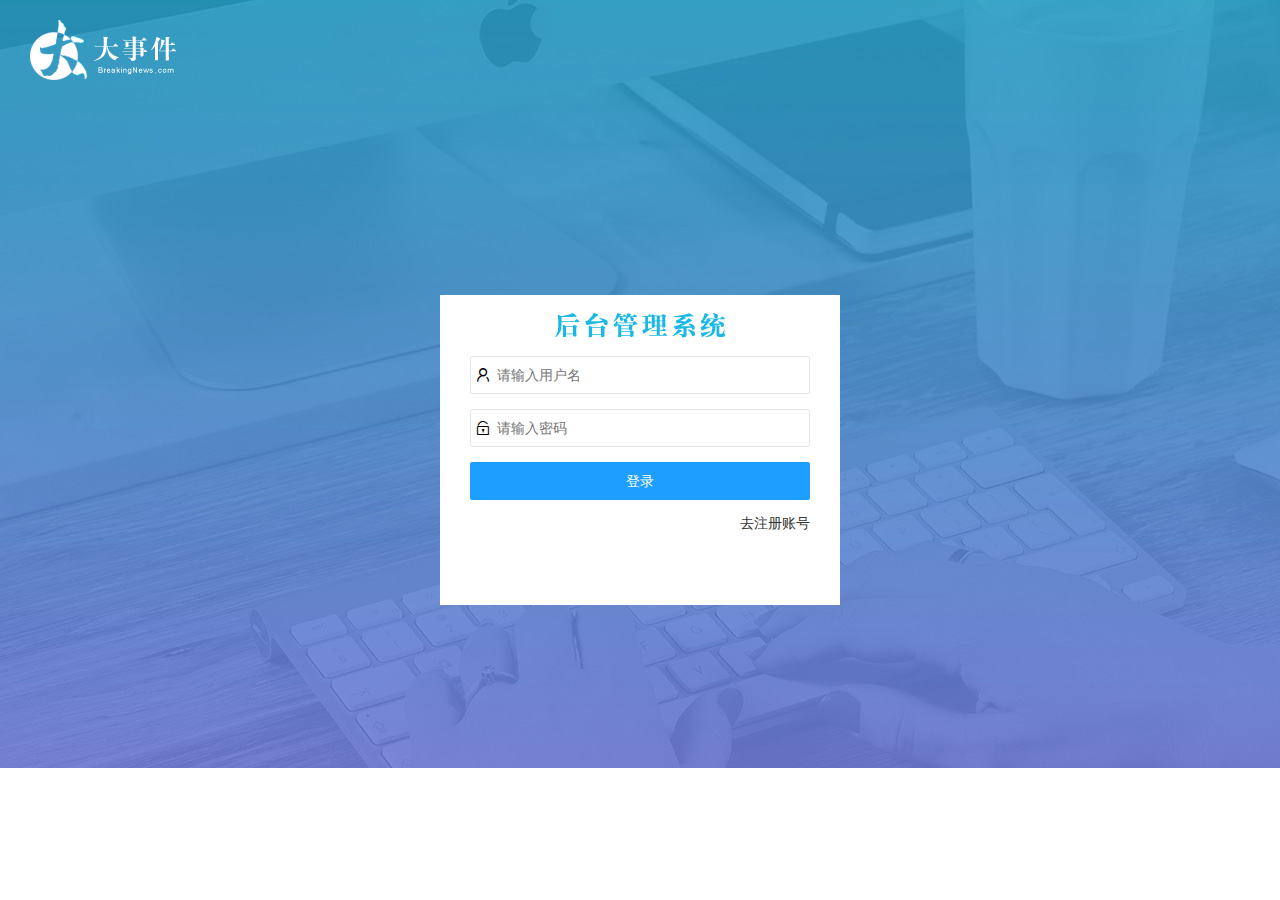
==== commit 3f7506c7: "'common完成'" ====
--- a/index.html
+++ b/index.html
@@ -1,9 +1,4 @@
 <!DOCTYPE html>
-<!-- <script>
-    if (localStorage.getItem('token')) {
-        location.href = '/login.html'
-    }
-</script> -->
 <html>
 
 <head>
@@ -12,12 +7,16 @@
     <title>layout 后台大布局 - Layui</title>
     <link rel="stylesheet" href="/assets/lib/layui/css/layui.css">
     <link rel="stylesheet" href="/assets/css/index.css">
+    <link rel="stylesheet" href="/assets/lib/nprogress/nprogress.css">
 
     <script src='/assets/lib/jquery.js'></script>
+    <script src='/assets/lib/nprogress/nprogress.js'></script>
+    <script src='/assets/js/common.js'></script>
     <script src='/assets/js/index.js'></script>
 </head>
 
 <body class="layui-layout-body">
+    <!-- <div style='display:none' id='loading'>玩命加载中...</div> -->
     <div class="layui-layout layui-layout-admin">
         <div class="layui-header">
             <div class="layui-logo">
--- a/assets/lib/nprogress/nprogress.css
+++ b/assets/lib/nprogress/nprogress.css
@@ -0,0 +1,84 @@
+/* Make clicks pass-through */
+#nprogress {
+    pointer-events: none;
+}
+
+#nprogress .bar {
+    background: #29d;
+
+    position: fixed;
+    z-index: 1031;
+    top: 0;
+    left: 0;
+
+    width: 100%;
+    height: 2px;
+}
+
+/* Fancy blur effect */
+#nprogress .peg {
+    display: block;
+    position: absolute;
+    right: 0px;
+    width: 100px;
+    height: 100%;
+    box-shadow: 0 0 10px #29d, 0 0 5px #29d;
+    opacity: 1.0;
+
+    -webkit-transform: rotate(3deg) translate(0px, -4px);
+    -ms-transform: rotate(3deg) translate(0px, -4px);
+    transform: rotate(3deg) translate(0px, -4px);
+}
+
+/* Remove these to get rid of the spinner */
+#nprogress .spinner {
+    display: block;
+    position: fixed;
+    z-index: 1031;
+    top: 15px;
+    right: 15px;
+}
+
+#nprogress .spinner-icon {
+    width: 18px;
+    height: 18px;
+    box-sizing: border-box;
+
+    border: solid 2px transparent;
+    border-top-color: #29d;
+    border-left-color: #29d;
+    border-radius: 50%;
+
+    -webkit-animation: nprogress-spinner 400ms linear infinite;
+    animation: nprogress-spinner 400ms linear infinite;
+}
+
+.nprogress-custom-parent {
+    overflow: hidden;
+    position: relative;
+}
+
+.nprogress-custom-parent #nprogress .spinner,
+.nprogress-custom-parent #nprogress .bar {
+    position: absolute;
+}
+
+@-webkit-keyframes nprogress-spinner {
+    0% {
+        -webkit-transform: rotate(0deg);
+    }
+
+    100% {
+        -webkit-transform: rotate(360deg);
+    }
+}
+
+@keyframes nprogress-spinner {
+    0% {
+        transform: rotate(0deg);
+    }
+
+    100% {
+        transform: rotate(360deg);
+    }
+}